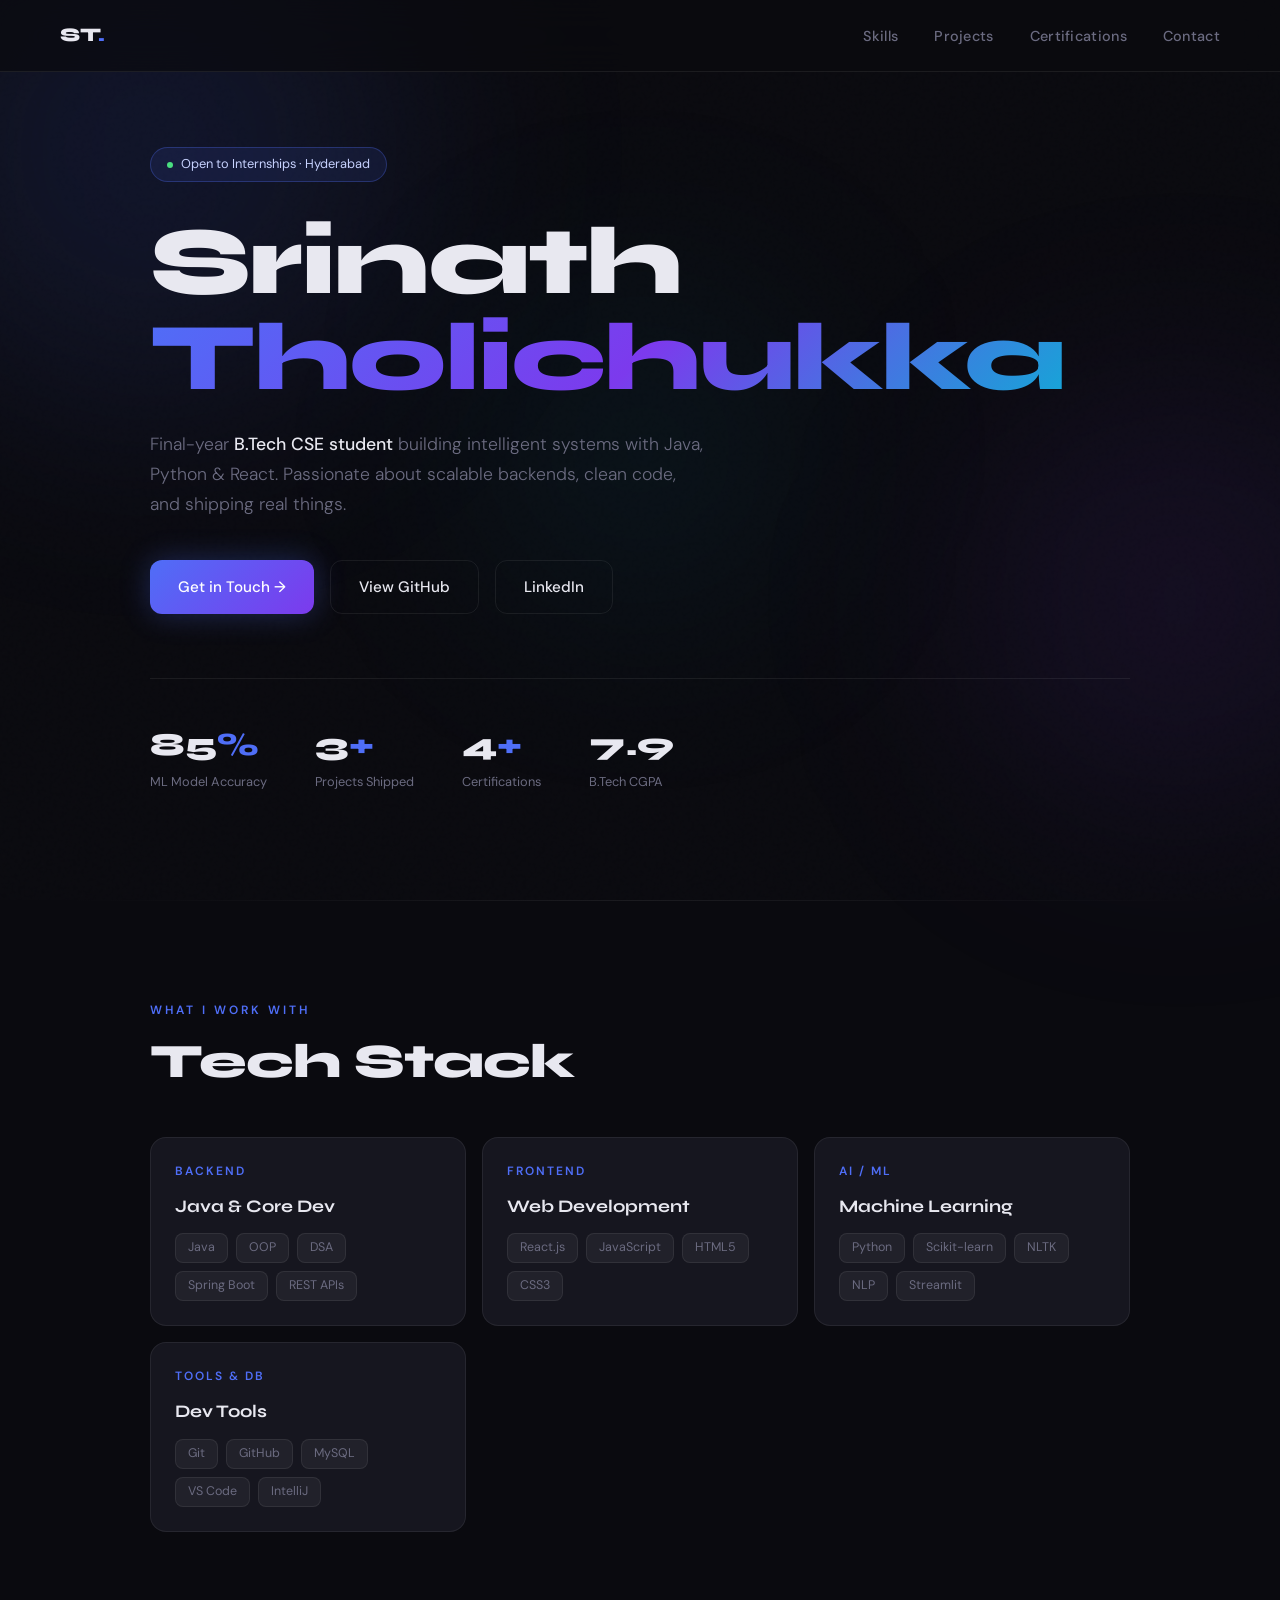
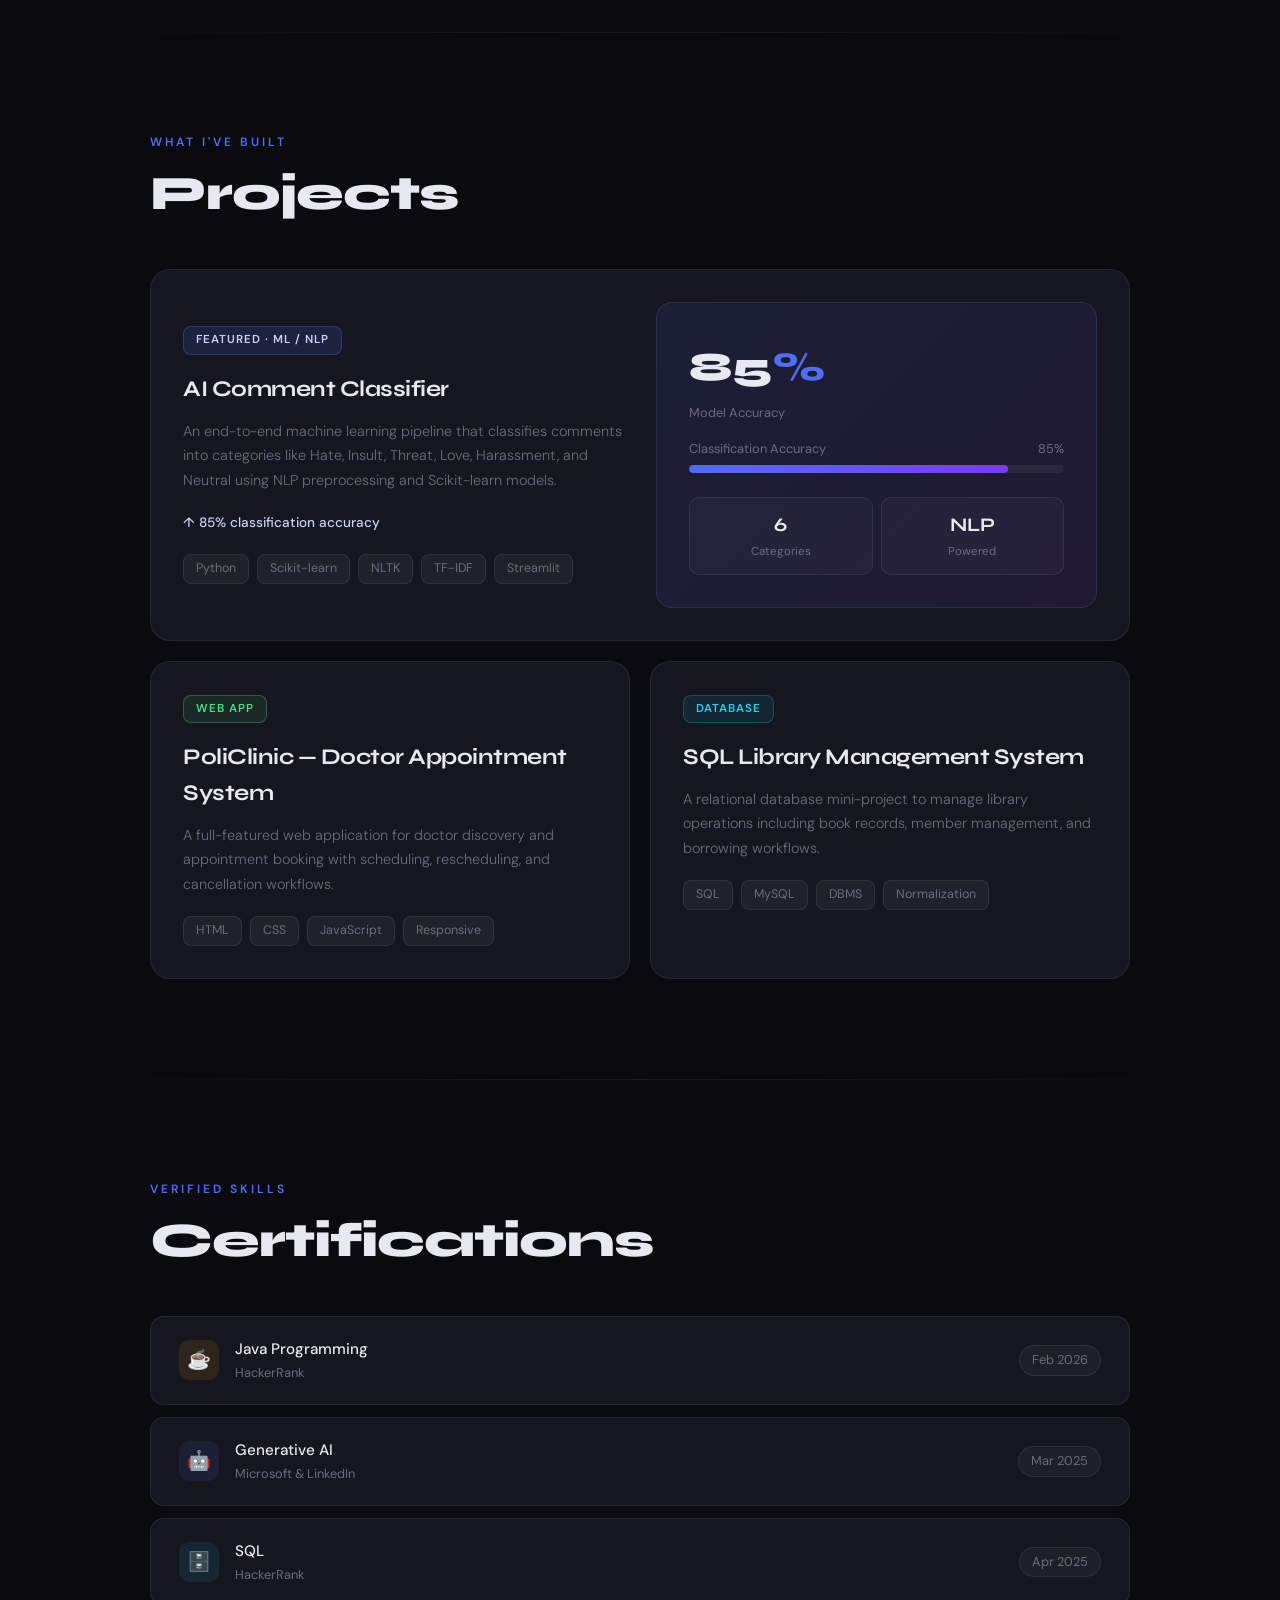
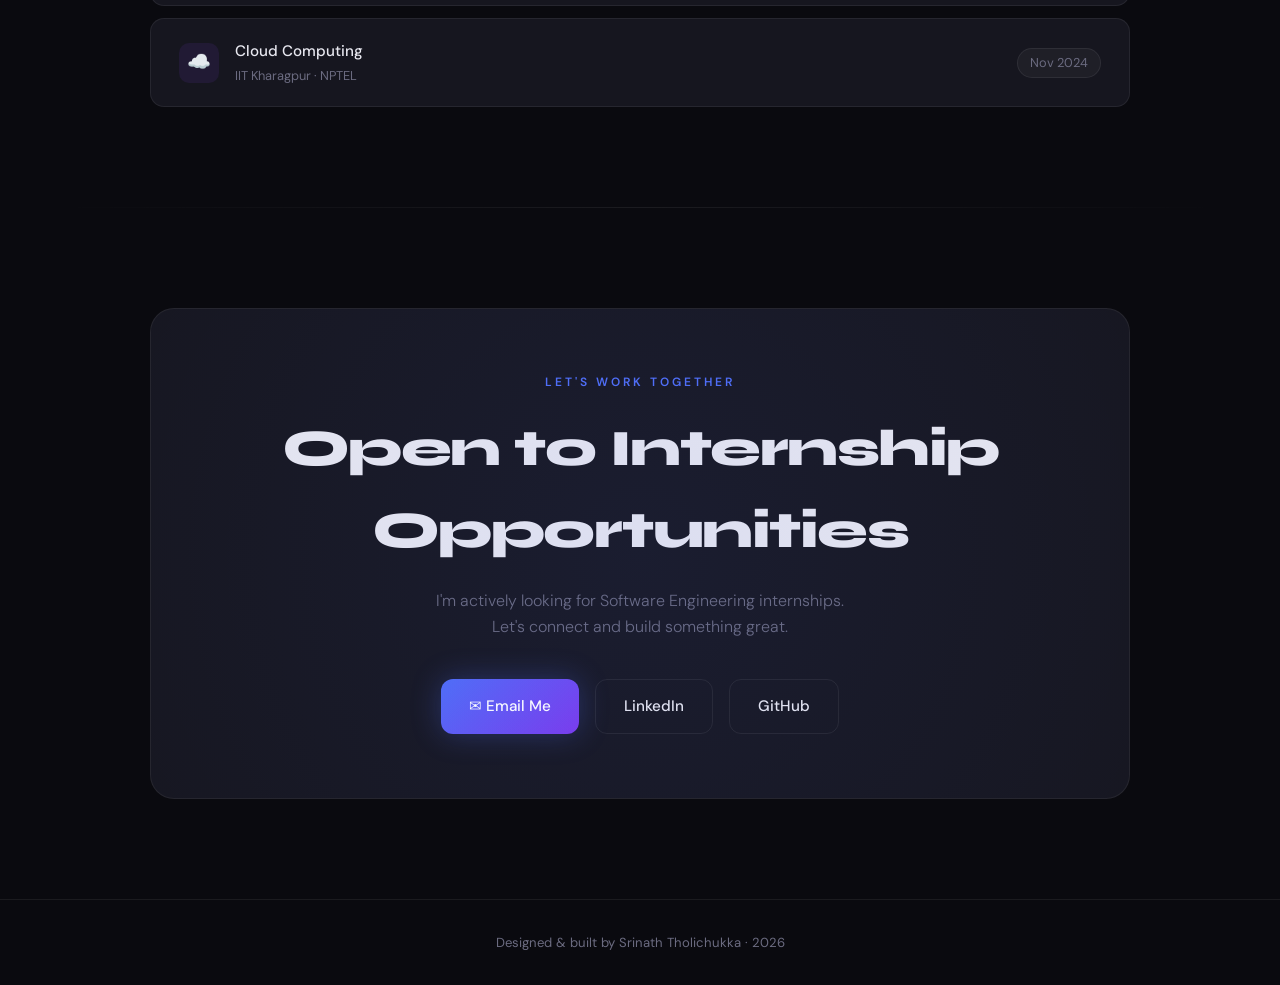
==== OneDrive/Desktop/portfoilo/index.html @ 60e71da5 "Update CGPA" ====
<!DOCTYPE html>
<html lang="en">
<head>
<meta charset="UTF-8"/>
<meta name="viewport" content="width=device-width, initial-scale=1.0"/>
<title>Srinath Tholichukka — Software Engineer</title>
<link href="https://fonts.googleapis.com/css2?family=Syne:wght@400;600;700;800&family=DM+Sans:ital,wght@0,300;0,400;0,500;1,300&display=swap" rel="stylesheet"/>
<style>
  :root {
    --bg: #0a0a0f;
    --surface: #111118;
    --card: #16161f;
    --border: rgba(255,255,255,0.07);
    --accent: #4f6ef7;
    --accent2: #7c3aed;
    --accent3: #06b6d4;
    --text: #e8e8f0;
    --muted: #6b6b80;
    --highlight: #c7d2fe;
  }
  *, *::before, *::after { box-sizing: border-box; margin: 0; padding: 0; }

  html { scroll-behavior: smooth; }

  body {
    background: var(--bg);
    color: var(--text);
    font-family: 'DM Sans', sans-serif;
    font-size: 16px;
    line-height: 1.6;
    overflow-x: hidden;
  }

  /* ---- NOISE OVERLAY ---- */
  body::before {
    content: '';
    position: fixed;
    inset: 0;
    background-image: url("data:image/svg+xml,%3Csvg viewBox='0 0 256 256' xmlns='http://www.w3.org/2000/svg'%3E%3Cfilter id='noise'%3E%3CfeTurbulence type='fractalNoise' baseFrequency='0.9' numOctaves='4' stitchTiles='stitch'/%3E%3C/filter%3E%3Crect width='100%25' height='100%25' filter='url(%23noise)' opacity='0.04'/%3E%3C/svg%3E");
    pointer-events: none;
    z-index: 0;
    opacity: 0.4;
  }

  /* ---- GLOW BLOBS ---- */
  .blob {
    position: fixed;
    border-radius: 50%;
    filter: blur(120px);
    pointer-events: none;
    z-index: 0;
  }
  .blob-1 { width: 500px; height: 500px; background: rgba(79,110,247,0.12); top: -100px; left: -100px; }
  .blob-2 { width: 400px; height: 400px; background: rgba(124,58,237,0.10); bottom: 100px; right: -100px; }
  .blob-3 { width: 300px; height: 300px; background: rgba(6,182,212,0.08); top: 50%; left: 50%; transform: translate(-50%,-50%); }

  /* ---- NAV ---- */
  nav {
    position: fixed;
    top: 0; left: 0; right: 0;
    z-index: 100;
    display: flex;
    justify-content: space-between;
    align-items: center;
    padding: 20px 60px;
    background: rgba(10,10,15,0.7);
    backdrop-filter: blur(20px);
    border-bottom: 1px solid var(--border);
  }
  .nav-logo {
    font-family: 'Syne', sans-serif;
    font-weight: 800;
    font-size: 1.2rem;
    color: var(--text);
    text-decoration: none;
    letter-spacing: -0.5px;
  }
  .nav-logo span { color: var(--accent); }
  .nav-links { display: flex; gap: 36px; list-style: none; }
  .nav-links a {
    color: var(--muted);
    text-decoration: none;
    font-size: 0.9rem;
    font-weight: 500;
    transition: color 0.2s;
    letter-spacing: 0.3px;
  }
  .nav-links a:hover { color: var(--text); }

  /* ---- SECTIONS ---- */
  section { position: relative; z-index: 1; }

  /* ---- HERO ---- */
  .hero {
    min-height: 100vh;
    display: flex;
    flex-direction: column;
    justify-content: center;
    padding: 120px 60px 80px;
    max-width: 1100px;
    margin: 0 auto;
  }
  .hero-tag {
    display: inline-flex;
    align-items: center;
    gap: 8px;
    background: rgba(79,110,247,0.1);
    border: 1px solid rgba(79,110,247,0.3);
    border-radius: 100px;
    padding: 6px 16px;
    font-size: 0.8rem;
    color: var(--highlight);
    margin-bottom: 32px;
    width: fit-content;
    animation: fadeUp 0.6s ease both;
  }
  .hero-tag::before {
    content: '';
    width: 6px; height: 6px;
    border-radius: 50%;
    background: #4ade80;
    animation: pulse 2s infinite;
  }
  @keyframes pulse {
    0%, 100% { opacity: 1; }
    50% { opacity: 0.3; }
  }
  .hero h1 {
    font-family: 'Syne', sans-serif;
    font-size: clamp(3rem, 8vw, 6rem);
    font-weight: 800;
    line-height: 1.0;
    letter-spacing: -2px;
    margin-bottom: 24px;
    animation: fadeUp 0.6s 0.1s ease both;
  }
  .hero h1 .line2 {
    display: block;
    background: linear-gradient(135deg, var(--accent), var(--accent2), var(--accent3));
    -webkit-background-clip: text;
    -webkit-text-fill-color: transparent;
    background-clip: text;
  }
  .hero-desc {
    font-size: 1.1rem;
    color: var(--muted);
    max-width: 560px;
    line-height: 1.7;
    margin-bottom: 40px;
    font-weight: 300;
    animation: fadeUp 0.6s 0.2s ease both;
  }
  .hero-desc strong { color: var(--text); font-weight: 500; }
  .hero-cta {
    display: flex;
    gap: 16px;
    flex-wrap: wrap;
    animation: fadeUp 0.6s 0.3s ease both;
  }
  .btn {
    display: inline-flex;
    align-items: center;
    gap: 8px;
    padding: 14px 28px;
    border-radius: 12px;
    font-family: 'DM Sans', sans-serif;
    font-size: 0.95rem;
    font-weight: 500;
    cursor: pointer;
    text-decoration: none;
    transition: all 0.2s;
  }
  .btn-primary {
    background: linear-gradient(135deg, var(--accent), var(--accent2));
    color: white;
    border: none;
    box-shadow: 0 0 30px rgba(79,110,247,0.3);
  }
  .btn-primary:hover { transform: translateY(-2px); box-shadow: 0 0 40px rgba(79,110,247,0.5); }
  .btn-secondary {
    background: transparent;
    color: var(--text);
    border: 1px solid var(--border);
  }
  .btn-secondary:hover { border-color: rgba(255,255,255,0.2); background: rgba(255,255,255,0.04); }

  .hero-stats {
    display: flex;
    gap: 48px;
    margin-top: 64px;
    padding-top: 40px;
    border-top: 1px solid var(--border);
    animation: fadeUp 0.6s 0.4s ease both;
  }
  .stat-num {
    font-family: 'Syne', sans-serif;
    font-size: 2rem;
    font-weight: 800;
    color: var(--text);
  }
  .stat-num span { color: var(--accent); }
  .stat-label { font-size: 0.8rem; color: var(--muted); margin-top: 2px; }

  @keyframes fadeUp {
    from { opacity: 0; transform: translateY(24px); }
    to { opacity: 1; transform: translateY(0); }
  }

  /* ---- DIVIDER ---- */
  .section-divider {
    height: 1px;
    background: linear-gradient(90deg, transparent, var(--border), transparent);
    margin: 0 60px;
  }

  /* ---- SKILLS ---- */
  .skills-section {
    padding: 100px 60px;
    max-width: 1100px;
    margin: 0 auto;
  }
  .section-label {
    font-size: 0.75rem;
    font-weight: 600;
    color: var(--accent);
    letter-spacing: 3px;
    text-transform: uppercase;
    margin-bottom: 16px;
  }
  .section-title {
    font-family: 'Syne', sans-serif;
    font-size: clamp(1.8rem, 4vw, 3rem);
    font-weight: 800;
    letter-spacing: -1px;
    margin-bottom: 48px;
    line-height: 1.1;
  }
  .skills-grid {
    display: grid;
    grid-template-columns: repeat(auto-fill, minmax(280px, 1fr));
    gap: 16px;
  }
  .skill-card {
    background: var(--card);
    border: 1px solid var(--border);
    border-radius: 16px;
    padding: 24px;
    transition: all 0.3s;
    position: relative;
    overflow: hidden;
  }
  .skill-card::before {
    content: '';
    position: absolute;
    top: 0; left: 0; right: 0;
    height: 2px;
    background: linear-gradient(90deg, var(--accent), var(--accent2));
    transform: scaleX(0);
    transform-origin: left;
    transition: transform 0.3s;
  }
  .skill-card:hover { border-color: rgba(79,110,247,0.3); transform: translateY(-4px); }
  .skill-card:hover::before { transform: scaleX(1); }
  .skill-category {
    font-size: 0.75rem;
    font-weight: 600;
    color: var(--accent);
    letter-spacing: 2px;
    text-transform: uppercase;
    margin-bottom: 12px;
  }
  .skill-name {
    font-family: 'Syne', sans-serif;
    font-size: 1.1rem;
    font-weight: 700;
    margin-bottom: 8px;
  }
  .skill-items {
    display: flex;
    flex-wrap: wrap;
    gap: 8px;
    margin-top: 12px;
  }
  .tag {
    background: rgba(255,255,255,0.05);
    border: 1px solid var(--border);
    border-radius: 8px;
    padding: 4px 12px;
    font-size: 0.78rem;
    color: var(--muted);
    transition: all 0.2s;
  }
  .tag:hover { background: rgba(79,110,247,0.1); border-color: rgba(79,110,247,0.3); color: var(--highlight); }

  /* ---- PROJECTS ---- */
  .projects-section {
    padding: 100px 60px;
    max-width: 1100px;
    margin: 0 auto;
  }
  .projects-grid {
    display: grid;
    grid-template-columns: 1fr 1fr;
    gap: 20px;
  }
  .project-card {
    background: var(--card);
    border: 1px solid var(--border);
    border-radius: 20px;
    padding: 32px;
    transition: all 0.3s;
    position: relative;
    overflow: hidden;
    text-decoration: none;
    color: inherit;
    display: block;
  }
  .project-card.featured {
    grid-column: span 2;
    display: grid;
    grid-template-columns: 1fr 1fr;
    gap: 32px;
    align-items: center;
  }
  .project-card::after {
    content: '';
    position: absolute;
    inset: 0;
    background: linear-gradient(135deg, rgba(79,110,247,0.05), transparent);
    opacity: 0;
    transition: opacity 0.3s;
  }
  .project-card:hover { border-color: rgba(79,110,247,0.3); transform: translateY(-4px); }
  .project-card:hover::after { opacity: 1; }
  .project-badge {
    display: inline-block;
    background: rgba(79,110,247,0.15);
    color: var(--highlight);
    border: 1px solid rgba(79,110,247,0.3);
    border-radius: 8px;
    padding: 4px 12px;
    font-size: 0.72rem;
    font-weight: 600;
    letter-spacing: 1px;
    text-transform: uppercase;
    margin-bottom: 16px;
  }
  .project-badge.green {
    background: rgba(74,222,128,0.1);
    color: #4ade80;
    border-color: rgba(74,222,128,0.3);
  }
  .project-badge.cyan {
    background: rgba(6,182,212,0.1);
    color: #22d3ee;
    border-color: rgba(6,182,212,0.3);
  }
  .project-title {
    font-family: 'Syne', sans-serif;
    font-size: 1.4rem;
    font-weight: 700;
    margin-bottom: 12px;
    letter-spacing: -0.5px;
  }
  .project-desc {
    color: var(--muted);
    font-size: 0.9rem;
    line-height: 1.7;
    margin-bottom: 20px;
    font-weight: 300;
  }
  .project-highlight {
    font-size: 0.85rem;
    color: var(--highlight);
    font-weight: 500;
    margin-bottom: 20px;
  }
  .project-visual {
    background: linear-gradient(135deg, rgba(79,110,247,0.1), rgba(124,58,237,0.1));
    border: 1px solid rgba(79,110,247,0.2);
    border-radius: 16px;
    padding: 32px;
    display: flex;
    flex-direction: column;
    gap: 16px;
  }
  .accuracy-bar {
    background: rgba(255,255,255,0.05);
    border-radius: 100px;
    height: 8px;
    overflow: hidden;
  }
  .accuracy-fill {
    height: 100%;
    background: linear-gradient(90deg, var(--accent), var(--accent2));
    border-radius: 100px;
    width: 85%;
    animation: growBar 1.5s 0.5s ease both;
  }
  @keyframes growBar {
    from { width: 0; }
    to { width: 85%; }
  }
  .accuracy-label {
    display: flex;
    justify-content: space-between;
    font-size: 0.8rem;
    color: var(--muted);
  }
  .accuracy-value {
    font-family: 'Syne', sans-serif;
    font-size: 2.5rem;
    font-weight: 800;
    color: var(--text);
  }
  .accuracy-value span { color: var(--accent); }

  /* ---- CERTS ---- */
  .certs-section {
    padding: 100px 60px;
    max-width: 1100px;
    margin: 0 auto;
  }
  .certs-list { display: flex; flex-direction: column; gap: 12px; }
  .cert-item {
    background: var(--card);
    border: 1px solid var(--border);
    border-radius: 14px;
    padding: 20px 28px;
    display: flex;
    align-items: center;
    justify-content: space-between;
    transition: all 0.2s;
  }
  .cert-item:hover { border-color: rgba(79,110,247,0.3); transform: translateX(4px); }
  .cert-left { display: flex; align-items: center; gap: 16px; }
  .cert-icon {
    width: 40px; height: 40px;
    border-radius: 10px;
    display: flex; align-items: center; justify-content: center;
    font-size: 1.2rem;
  }
  .cert-name { font-weight: 500; font-size: 0.95rem; }
  .cert-issuer { font-size: 0.8rem; color: var(--muted); margin-top: 2px; }
  .cert-date {
    font-size: 0.8rem;
    color: var(--muted);
    background: rgba(255,255,255,0.04);
    padding: 4px 12px;
    border-radius: 100px;
    border: 1px solid var(--border);
  }

  /* ---- CONTACT ---- */
  .contact-section {
    padding: 100px 60px;
    max-width: 1100px;
    margin: 0 auto;
    text-align: center;
  }
  .contact-card {
    background: var(--card);
    border: 1px solid var(--border);
    border-radius: 24px;
    padding: 64px;
    position: relative;
    overflow: hidden;
  }
  .contact-card::before {
    content: '';
    position: absolute;
    top: -50%; left: -50%;
    width: 200%; height: 200%;
    background: radial-gradient(circle at center, rgba(79,110,247,0.08), transparent 60%);
    pointer-events: none;
  }
  .contact-card h2 {
    font-family: 'Syne', sans-serif;
    font-size: clamp(2rem, 4vw, 3.5rem);
    font-weight: 800;
    letter-spacing: -1.5px;
    margin-bottom: 16px;
  }
  .contact-card p {
    color: var(--muted);
    font-size: 1rem;
    margin-bottom: 40px;
    font-weight: 300;
  }
  .contact-links {
    display: flex;
    gap: 16px;
    justify-content: center;
    flex-wrap: wrap;
  }

  /* ---- FOOTER ---- */
  footer {
    text-align: center;
    padding: 32px 60px;
    color: var(--muted);
    font-size: 0.82rem;
    border-top: 1px solid var(--border);
    position: relative;
    z-index: 1;
  }

  /* ---- SCROLLBAR ---- */
  ::-webkit-scrollbar { width: 6px; }
  ::-webkit-scrollbar-track { background: var(--bg); }
  ::-webkit-scrollbar-thumb { background: rgba(79,110,247,0.3); border-radius: 3px; }

  /* ---- MOBILE ---- */
  @media (max-width: 768px) {
    nav { padding: 16px 24px; }
    .nav-links { display: none; }
    .hero, .skills-section, .projects-section, .certs-section, .contact-section { padding-left: 24px; padding-right: 24px; }
    .section-divider { margin: 0 24px; }
    .projects-grid { grid-template-columns: 1fr; }
    .project-card.featured { grid-column: span 1; grid-template-columns: 1fr; }
    .hero-stats { gap: 24px; flex-wrap: wrap; }
    .contact-card { padding: 40px 24px; }
  }
</style>
</head>
<body>

<div class="blob blob-1"></div>
<div class="blob blob-2"></div>
<div class="blob blob-3"></div>

<!-- NAV -->
<nav>
  <a href="#" class="nav-logo">ST<span>.</span></a>
  <ul class="nav-links">
    <li><a href="#skills">Skills</a></li>
    <li><a href="#projects">Projects</a></li>
    <li><a href="#certifications">Certifications</a></li>
    <li><a href="#contact">Contact</a></li>
  </ul>
</nav>

<!-- HERO -->
<section class="hero">
  <div class="hero-tag">Open to Internships · Hyderabad</div>
  <h1>
    Srinath<br>
    <span class="line2">Tholichukka</span>
  </h1>
  <p class="hero-desc">
    Final-year <strong>B.Tech CSE student</strong> building intelligent systems with Java, Python & React.
    Passionate about scalable backends, clean code, and shipping real things.
  </p>
  <div class="hero-cta">
    <a href="mailto:tholichukkasrinath1@gmail.com" class="btn btn-primary">Get in Touch →</a>
    <a href="https://github.com/Srinath-2203" target="_blank" class="btn btn-secondary">View GitHub</a>
    <a href="https://www.linkedin.com/in/srinaththolichukka/" target="_blank" class="btn btn-secondary">LinkedIn</a>
  </div>
  <div class="hero-stats">
    <div>
      <div class="stat-num">85<span>%</span></div>
      <div class="stat-label">ML Model Accuracy</div>
    </div>
    <div>
      <div class="stat-num">3<span>+</span></div>
      <div class="stat-label">Projects Shipped</div>
    </div>
    <div>
      <div class="stat-num">4<span>+</span></div>
      <div class="stat-label">Certifications</div>
    </div>
    <div>
      <div class="stat-num">7.9</div>
      <div class="stat-label">B.Tech CGPA</div>
    </div>
  </div>
</section>

<div class="section-divider"></div>

<!-- SKILLS -->
<section id="skills" class="skills-section">
  <div class="section-label">What I Work With</div>
  <h2 class="section-title">Tech Stack</h2>
  <div class="skills-grid">
    <div class="skill-card">
      <div class="skill-category">Backend</div>
      <div class="skill-name">Java & Core Dev</div>
      <div class="skill-items">
        <span class="tag">Java</span>
        <span class="tag">OOP</span>
        <span class="tag">DSA</span>
        <span class="tag">Spring Boot</span>
        <span class="tag">REST APIs</span>
      </div>
    </div>
    <div class="skill-card">
      <div class="skill-category">Frontend</div>
      <div class="skill-name">Web Development</div>
      <div class="skill-items">
        <span class="tag">React.js</span>
        <span class="tag">JavaScript</span>
        <span class="tag">HTML5</span>
        <span class="tag">CSS3</span>
      </div>
    </div>
    <div class="skill-card">
      <div class="skill-category">AI / ML</div>
      <div class="skill-name">Machine Learning</div>
      <div class="skill-items">
        <span class="tag">Python</span>
        <span class="tag">Scikit-learn</span>
        <span class="tag">NLTK</span>
        <span class="tag">NLP</span>
        <span class="tag">Streamlit</span>
      </div>
    </div>
    <div class="skill-card">
      <div class="skill-category">Tools & DB</div>
      <div class="skill-name">Dev Tools</div>
      <div class="skill-items">
        <span class="tag">Git</span>
        <span class="tag">GitHub</span>
        <span class="tag">MySQL</span>
        <span class="tag">VS Code</span>
        <span class="tag">IntelliJ</span>
      </div>
    </div>
  </div>
</section>

<div class="section-divider"></div>

<!-- PROJECTS -->
<section id="projects" class="projects-section">
  <div class="section-label">What I've Built</div>
  <h2 class="section-title">Projects</h2>
  <div class="projects-grid">

    <!-- FEATURED -->
    <a href="https://github.com/Srinath-2203/AI-Comment-Classifier" target="_blank" class="project-card featured">
      <div>
        <div class="project-badge">Featured · ML / NLP</div>
        <div class="project-title">AI Comment Classifier</div>
        <p class="project-desc">
          An end-to-end machine learning pipeline that classifies comments into categories like Hate, Insult, Threat, Love, Harassment, and Neutral using NLP preprocessing and Scikit-learn models.
        </p>
        <div class="project-highlight">↑ 85% classification accuracy</div>
        <div class="skill-items">
          <span class="tag">Python</span>
          <span class="tag">Scikit-learn</span>
          <span class="tag">NLTK</span>
          <span class="tag">TF-IDF</span>
          <span class="tag">Streamlit</span>
        </div>
      </div>
      <div class="project-visual">
        <div>
          <div class="accuracy-value">85<span>%</span></div>
          <div style="color:var(--muted);font-size:0.8rem;margin-top:4px;">Model Accuracy</div>
        </div>
        <div>
          <div class="accuracy-label"><span>Classification Accuracy</span><span>85%</span></div>
          <div class="accuracy-bar" style="margin-top:6px;"><div class="accuracy-fill"></div></div>
        </div>
        <div style="display:grid;grid-template-columns:1fr 1fr;gap:8px;margin-top:8px;">
          <div style="background:rgba(255,255,255,0.03);border:1px solid var(--border);border-radius:10px;padding:12px;text-align:center;">
            <div style="font-family:'Syne',sans-serif;font-size:1.2rem;font-weight:700;">6</div>
            <div style="font-size:0.72rem;color:var(--muted);margin-top:2px;">Categories</div>
          </div>
          <div style="background:rgba(255,255,255,0.03);border:1px solid var(--border);border-radius:10px;padding:12px;text-align:center;">
            <div style="font-family:'Syne',sans-serif;font-size:1.2rem;font-weight:700;">NLP</div>
            <div style="font-size:0.72rem;color:var(--muted);margin-top:2px;">Powered</div>
          </div>
        </div>
      </div>
    </a>

    <!-- CARD 2 -->
    <a href="https://github.com/Srinath-2203/PoliClinic" target="_blank" class="project-card">
      <div class="project-badge green">Web App</div>
      <div class="project-title">PoliClinic — Doctor Appointment System</div>
      <p class="project-desc">
        A full-featured web application for doctor discovery and appointment booking with scheduling, rescheduling, and cancellation workflows.
      </p>
      <div class="skill-items">
        <span class="tag">HTML</span>
        <span class="tag">CSS</span>
        <span class="tag">JavaScript</span>
        <span class="tag">Responsive</span>
      </div>
    </a>

    <!-- CARD 3 -->
    <a href="https://github.com/Srinath-2203/SQL-Library" target="_blank" class="project-card">
      <div class="project-badge cyan">Database</div>
      <div class="project-title">SQL Library Management System</div>
      <p class="project-desc">
        A relational database mini-project to manage library operations including book records, member management, and borrowing workflows.
      </p>
      <div class="skill-items">
        <span class="tag">SQL</span>
        <span class="tag">MySQL</span>
        <span class="tag">DBMS</span>
        <span class="tag">Normalization</span>
      </div>
    </a>

  </div>
</section>

<div class="section-divider"></div>

<!-- CERTIFICATIONS -->
<section id="certifications" class="certs-section">
  <div class="section-label">Verified Skills</div>
  <h2 class="section-title">Certifications</h2>
  <div class="certs-list">
    <div class="cert-item">
      <div class="cert-left">
        <div class="cert-icon" style="background:rgba(255,160,0,0.1);">☕</div>
        <div>
          <div class="cert-name">Java Programming</div>
          <div class="cert-issuer">HackerRank</div>
        </div>
      </div>
      <div class="cert-date">Feb 2026</div>
    </div>
    <div class="cert-item">
      <div class="cert-left">
        <div class="cert-icon" style="background:rgba(79,110,247,0.1);">🤖</div>
        <div>
          <div class="cert-name">Generative AI</div>
          <div class="cert-issuer">Microsoft & LinkedIn</div>
        </div>
      </div>
      <div class="cert-date">Mar 2025</div>
    </div>
    <div class="cert-item">
      <div class="cert-left">
        <div class="cert-icon" style="background:rgba(6,182,212,0.1);">🗄️</div>
        <div>
          <div class="cert-name">SQL</div>
          <div class="cert-issuer">HackerRank</div>
        </div>
      </div>
      <div class="cert-date">Apr 2025</div>
    </div>
    <div class="cert-item">
      <div class="cert-left">
        <div class="cert-icon" style="background:rgba(124,58,237,0.1);">☁️</div>
        <div>
          <div class="cert-name">Cloud Computing</div>
          <div class="cert-issuer">IIT Kharagpur · NPTEL</div>
        </div>
      </div>
      <div class="cert-date">Nov 2024</div>
    </div>
  </div>
</section>

<div class="section-divider"></div>

<!-- CONTACT -->
<section id="contact" class="contact-section">
  <div class="contact-card">
    <div class="section-label" style="text-align:center;margin-bottom:16px;">Let's Work Together</div>
    <h2>Open to Internship<br>Opportunities</h2>
    <p>I'm actively looking for Software Engineering internships.<br>Let's connect and build something great.</p>
    <div class="contact-links">
      <a href="mailto:tholichukkasrinath1@gmail.com" class="btn btn-primary">✉ Email Me</a>
      <a href="https://www.linkedin.com/in/srinaththolichukka/" target="_blank" class="btn btn-secondary">LinkedIn</a>
      <a href="https://github.com/Srinath-2203" target="_blank" class="btn btn-secondary">GitHub</a>
    </div>
  </div>
</section>

<footer>
  <p>Designed & built by Srinath Tholichukka · 2026</p>
</footer>

</body>
</html>
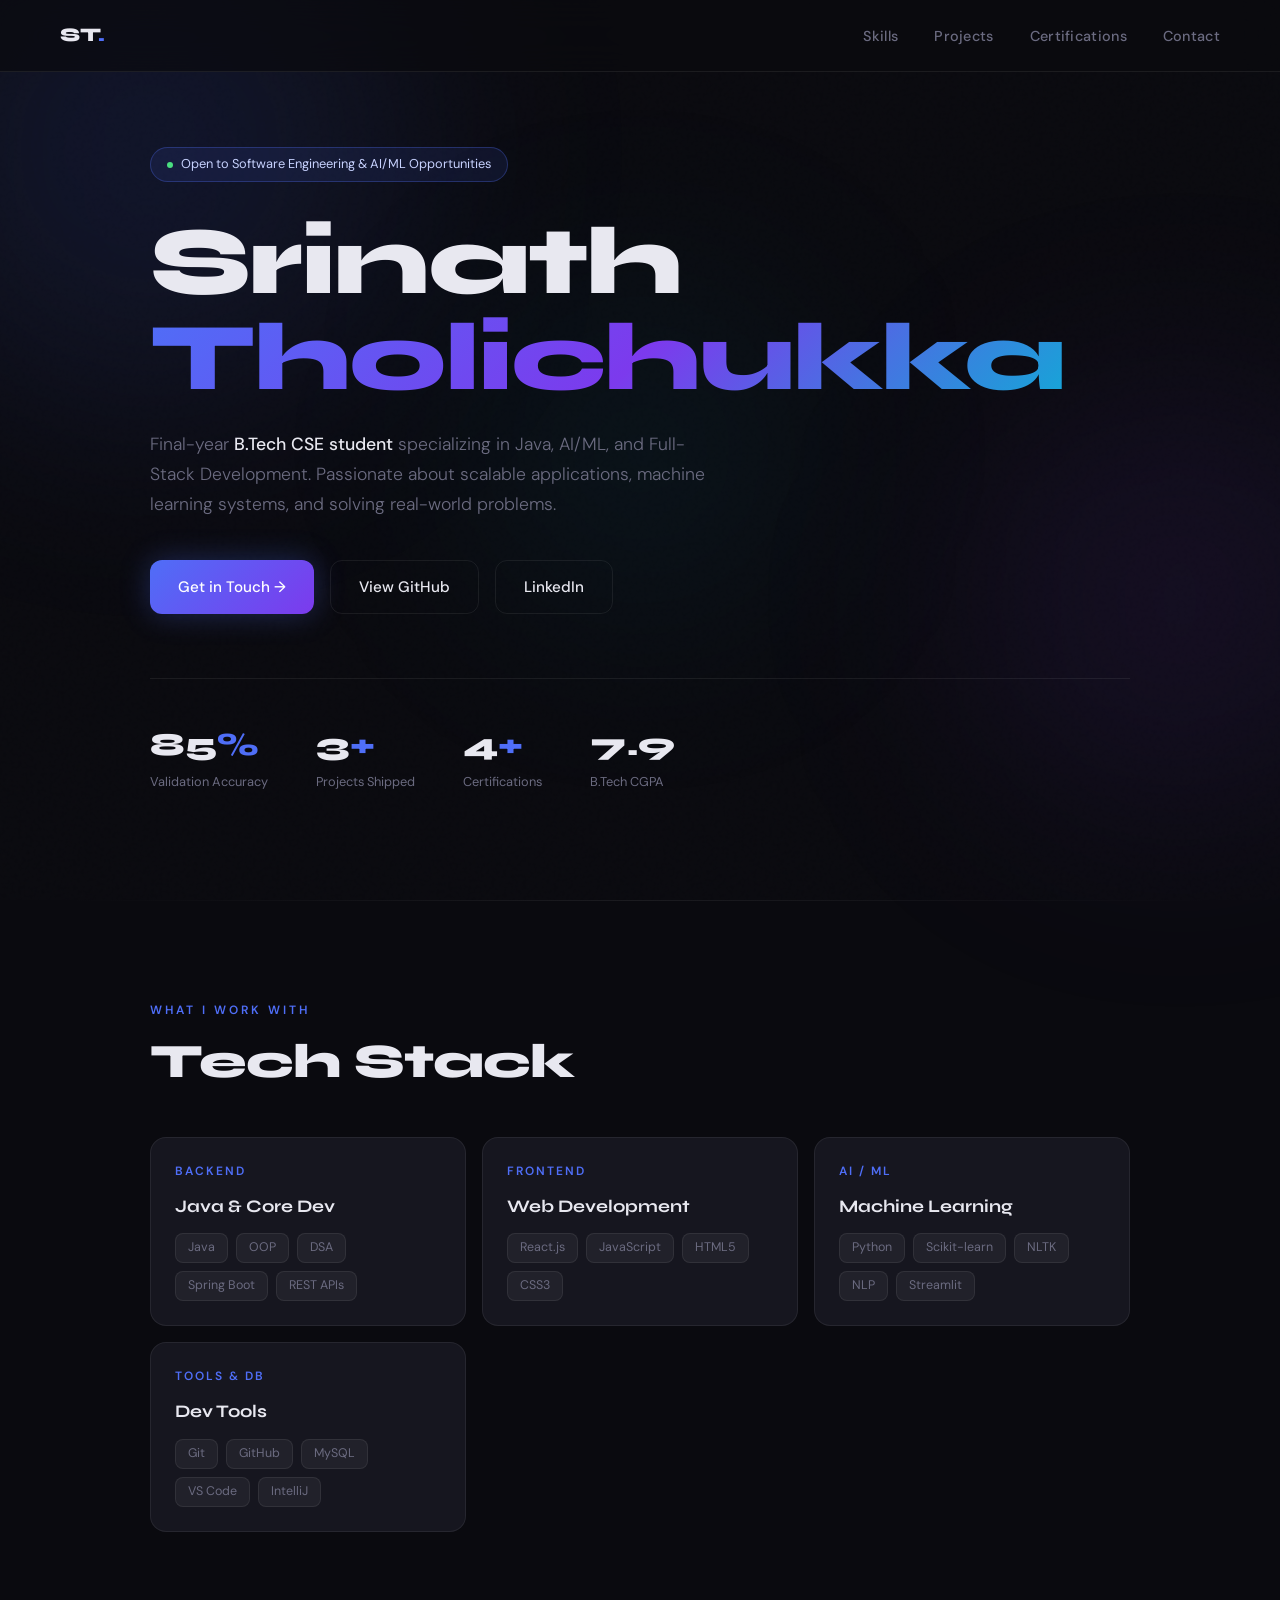
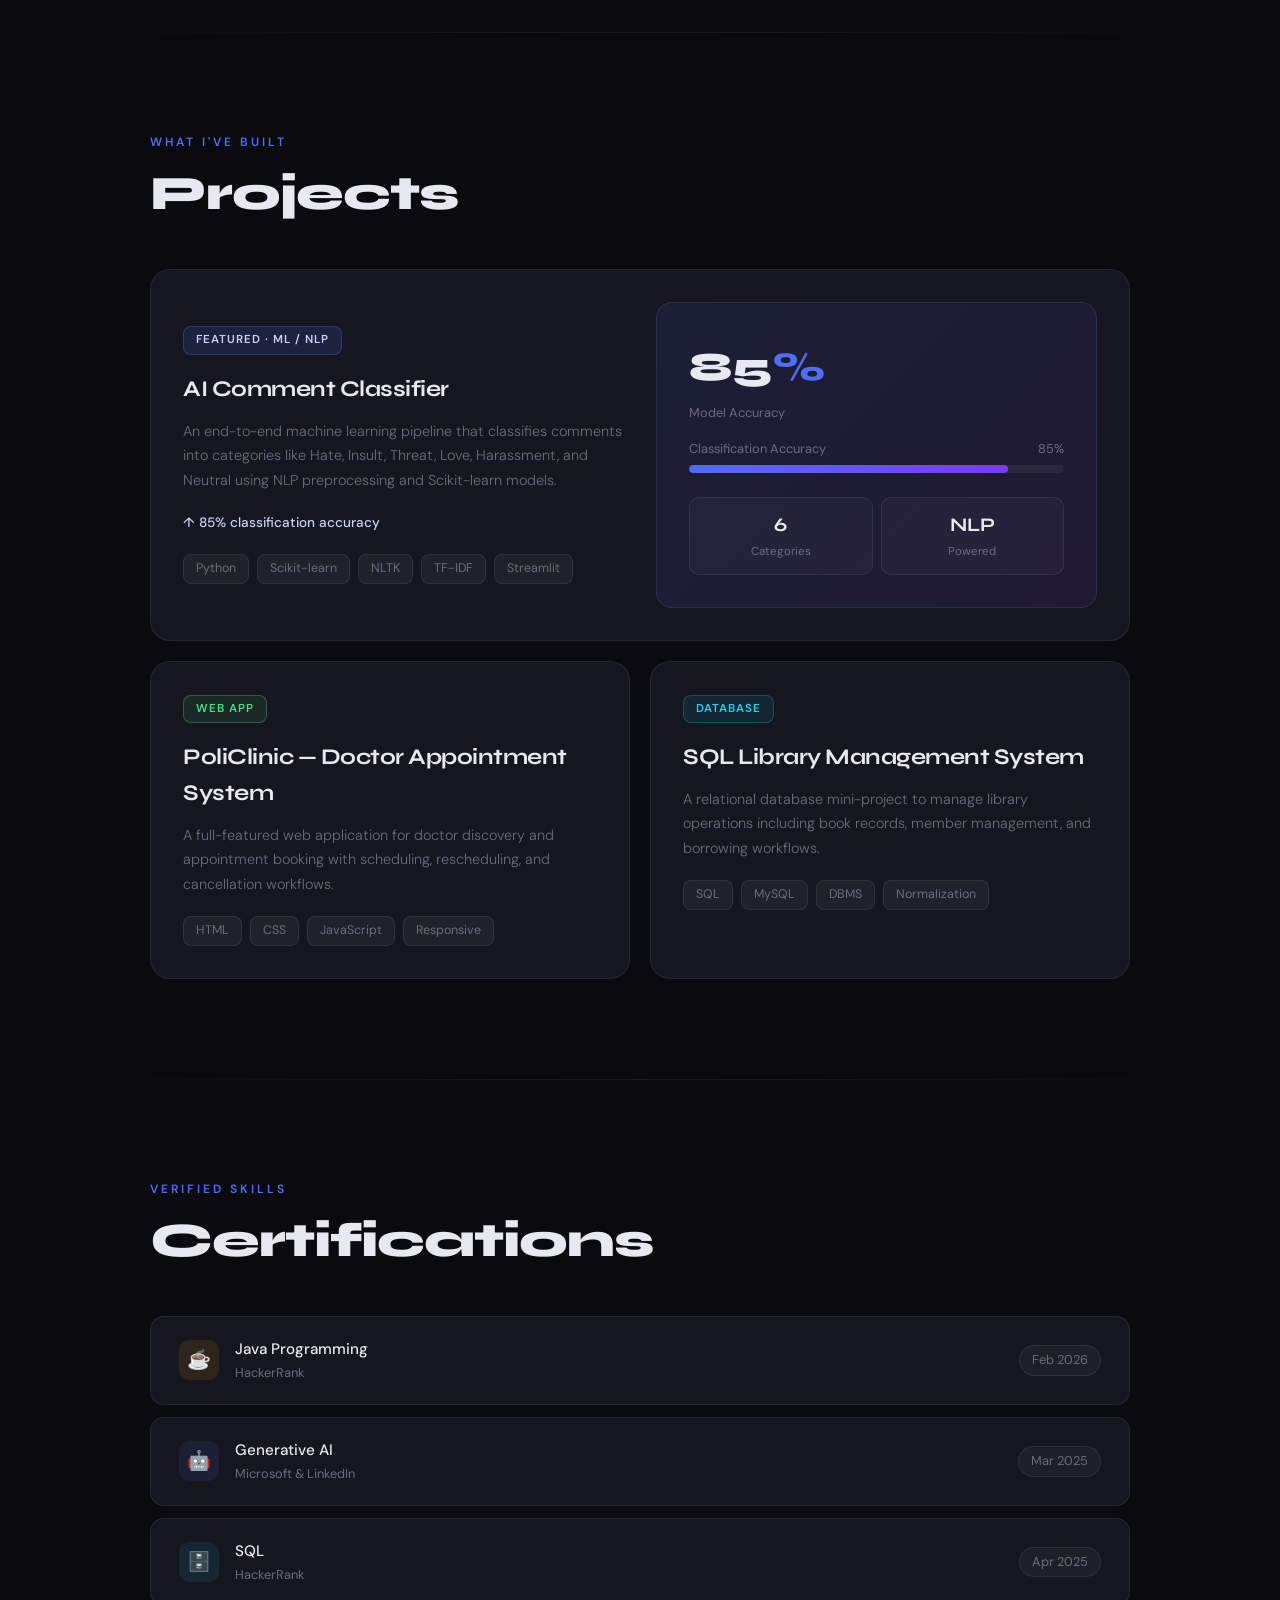
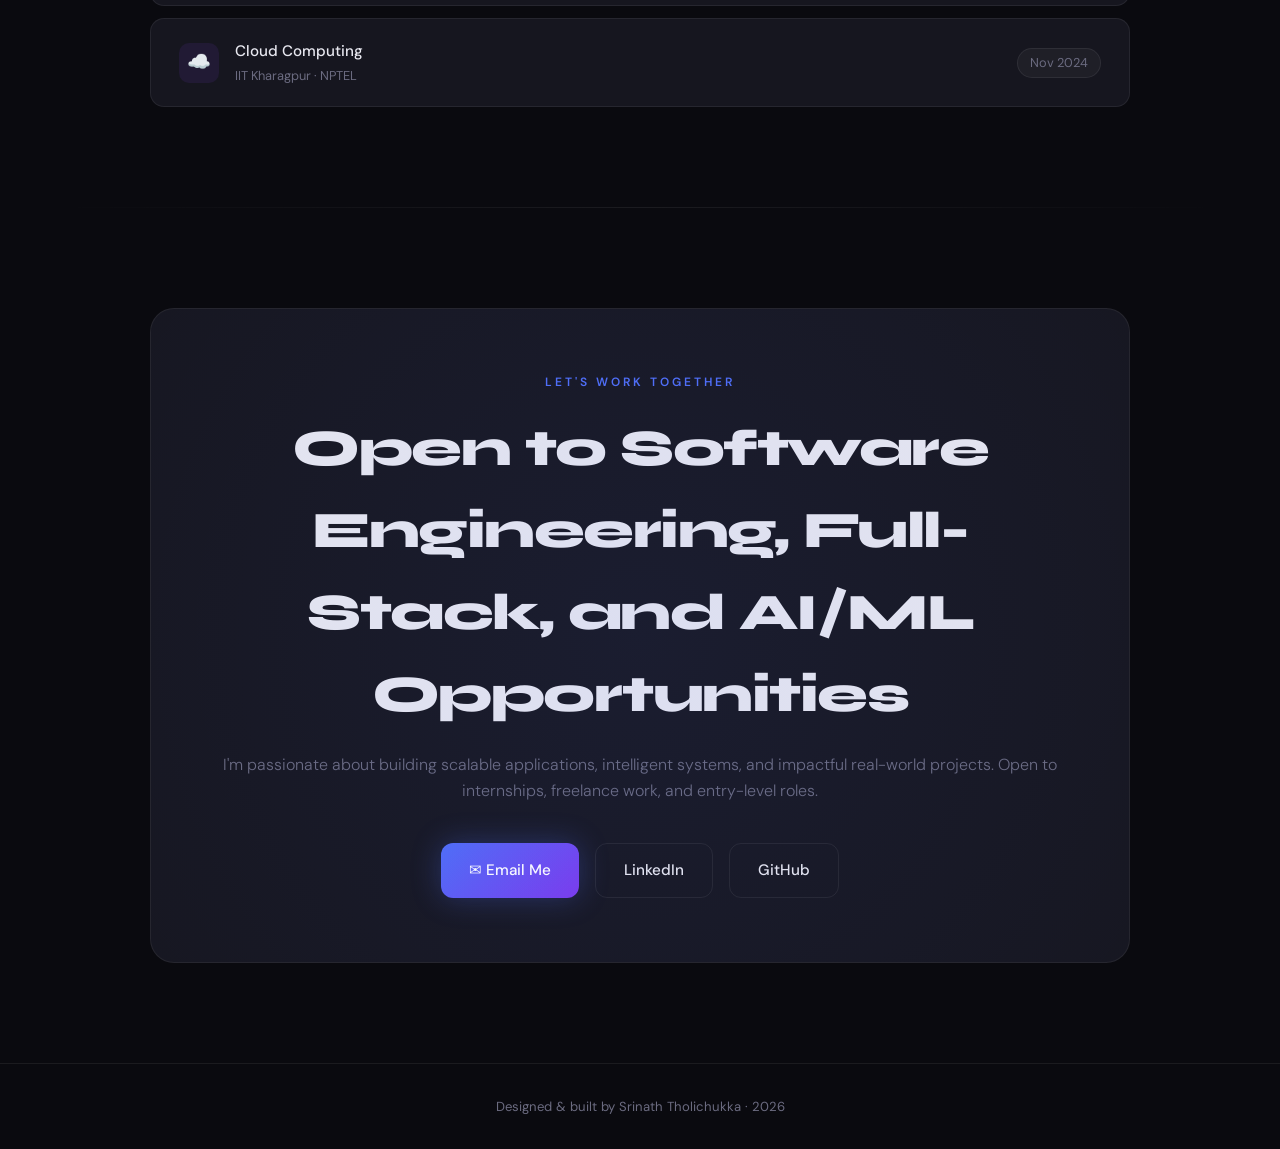
==== commit 82bc91a8: "Update Portfolio Content" ====
--- a/OneDrive/Desktop/portfoilo/index.html
+++ b/OneDrive/Desktop/portfoilo/index.html
@@ -542,14 +542,14 @@
 
 <!-- HERO -->
 <section class="hero">
-  <div class="hero-tag">Open to Internships · Hyderabad</div>
+  <div class="hero-tag">Open to Software Engineering & AI/ML Opportunities</div>
   <h1>
     Srinath<br>
     <span class="line2">Tholichukka</span>
   </h1>
   <p class="hero-desc">
-    Final-year <strong>B.Tech CSE student</strong> building intelligent systems with Java, Python & React.
-    Passionate about scalable backends, clean code, and shipping real things.
+    Final-year <strong>B.Tech CSE student</strong> specializing in Java, AI/ML, and Full-Stack Development. 
+    Passionate about scalable applications, machine learning systems, and solving real-world problems.
   </p>
   <div class="hero-cta">
     <a href="mailto:tholichukkasrinath1@gmail.com" class="btn btn-primary">Get in Touch →</a>
@@ -559,7 +559,7 @@
   <div class="hero-stats">
     <div>
       <div class="stat-num">85<span>%</span></div>
-      <div class="stat-label">ML Model Accuracy</div>
+      <div class="stat-label">Validation Accuracy</div>
     </div>
     <div>
       <div class="stat-num">3<span>+</span></div>
@@ -765,8 +765,8 @@
 <section id="contact" class="contact-section">
   <div class="contact-card">
     <div class="section-label" style="text-align:center;margin-bottom:16px;">Let's Work Together</div>
-    <h2>Open to Internship<br>Opportunities</h2>
-    <p>I'm actively looking for Software Engineering internships.<br>Let's connect and build something great.</p>
+    <h2>Open to Software Engineering, Full-Stack, and AI/ML<br>Opportunities</h2>
+    <p>I'm passionate about building scalable applications, intelligent systems, and impactful real-world projects. Open to internships, freelance work, and entry-level roles.</p>
     <div class="contact-links">
       <a href="mailto:tholichukkasrinath1@gmail.com" class="btn btn-primary">✉ Email Me</a>
       <a href="https://www.linkedin.com/in/srinaththolichukka/" target="_blank" class="btn btn-secondary">LinkedIn</a>
